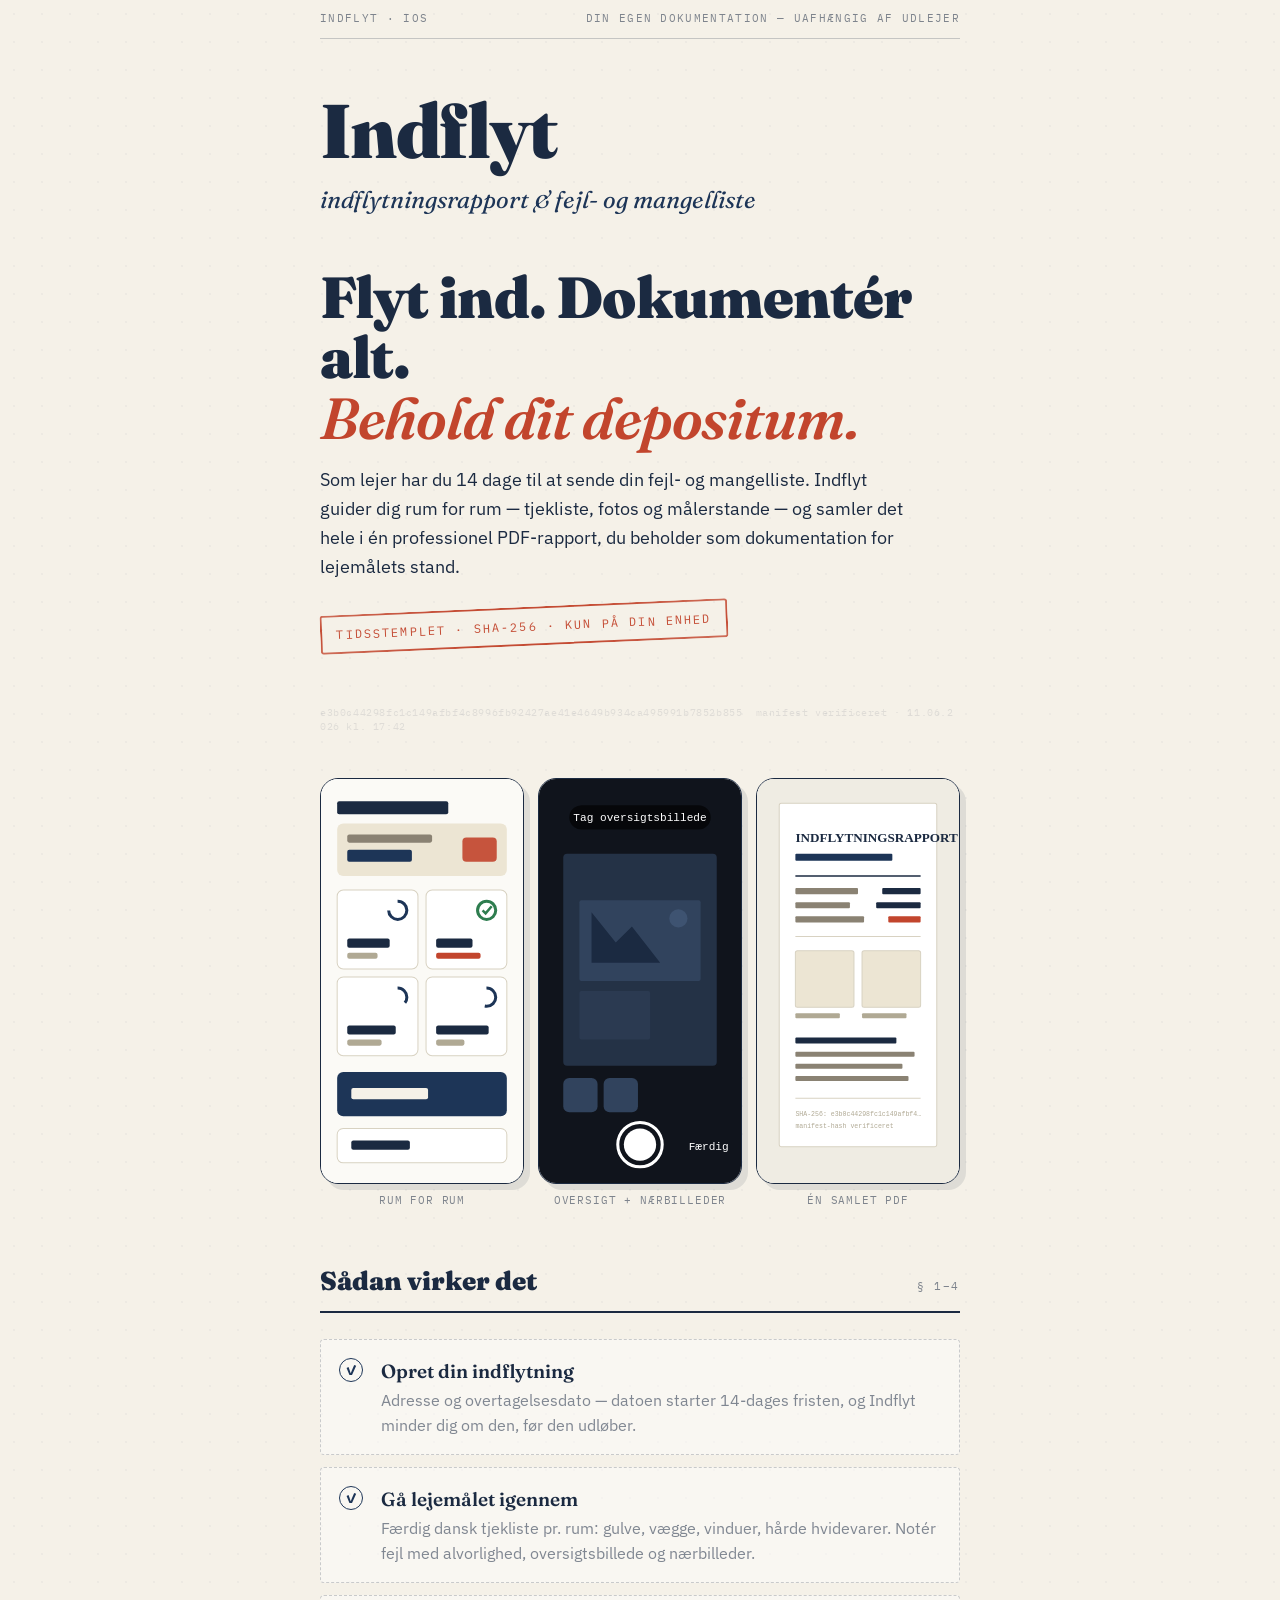
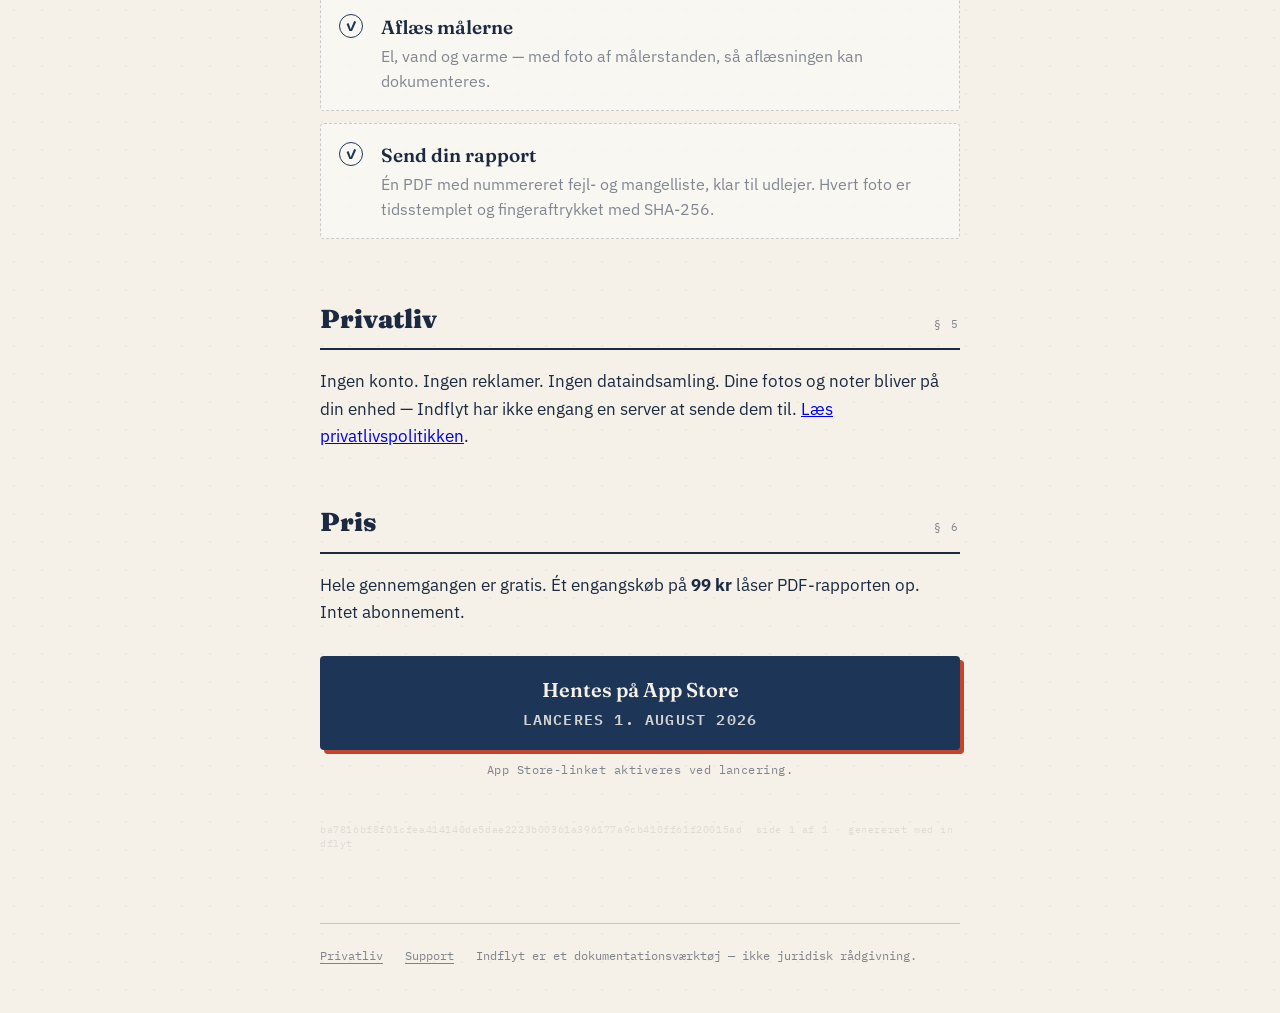
==== index.html @ a476f84d "feat: indflyt.dk static site — landing, privacy, support, I-A2 fake doors GitHub Pages-ready, no bui" ====
<!DOCTYPE html>
<html lang="da">
<head>
<meta charset="utf-8">
<meta name="viewport" content="width=device-width, initial-scale=1">
<title>Indflyt — indflytningsrapport &amp; fejl- og mangelliste</title>
<meta name="description" content="Dokumentér dit nye lejemål på 30 minutter. Tjekliste, fotos og målerstande samlet i én PDF-rapport — din egen dokumentation, uafhængig af udlejer.">
<link rel="preconnect" href="https://fonts.googleapis.com">
<link rel="preconnect" href="https://fonts.gstatic.com" crossorigin>
<link href="https://fonts.googleapis.com/css2?family=Fraunces:ital,wght@0,400;0,600;0,900;1,400;1,600&family=IBM+Plex+Mono:wght@400;500&family=IBM+Plex+Sans:wght@400;600&display=swap" rel="stylesheet">
<link rel="stylesheet" href="styles.css">
<!-- Cloudflare Web Analytics (cookieless) — paste the real token before publishing:
<script defer src="https://static.cloudflareinsights.com/beacon.min.js" data-cf-beacon='{"token": "CF_TOKEN_HER"}'></script>
-->
</head>
<body>
<div class="shell">

  <div class="filehead">
    <span>INDFLYT · iOS</span>
    <span class="right">DIN EGEN DOKUMENTATION — UAFHÆNGIG AF UDLEJER</span>
  </div>

  <header class="masthead reveal">
    <div class="brand"><a href="/">Indflyt</a></div>
    <p class="tagline">indflytningsrapport &amp; fejl- og mangelliste</p>
  </header>

  <section class="hero reveal d1">
    <h1>Flyt ind. Dokumentér alt.<br><em>Behold dit depositum.</em></h1>
    <p class="sub">Som lejer har du 14 dage til at sende din fejl- og mangelliste. Indflyt guider dig
    rum for rum — tjekliste, fotos og målerstande — og samler det hele i én professionel PDF-rapport,
    du beholder som dokumentation for lejemålets stand.</p>
    <span class="stamp">Tidsstemplet · SHA-256 · kun på din enhed</span>
  </section>

  <div class="hashline reveal d2" aria-hidden="true">e3b0c44298fc1c149afbf4c8996fb92427ae41e4649b934ca495991b7852b855&nbsp;&nbsp;manifest verificeret · 11.06.2026 kl. 17:42</div>

  <section class="reveal d2">
    <div class="phones" aria-hidden="true">
      <div>
        <div class="phone">
          <svg viewBox="0 0 200 400" xmlns="http://www.w3.org/2000/svg" role="img">
            <rect width="200" height="400" fill="#fbfaf6"/>
            <rect x="16" y="22" width="110" height="13" rx="2" fill="#1b2a41"/>
            <rect x="16" y="44" width="168" height="52" rx="6" fill="#ece5d3"/>
            <rect x="26" y="55" width="84" height="8" rx="2" fill="#8a8273"/>
            <rect x="26" y="70" width="64" height="12" rx="2" fill="#1d3557"/>
            <rect x="140" y="58" width="34" height="24" rx="4" fill="#c2452d" opacity="0.9"/>
            <g>
              <rect x="16" y="110" width="80" height="78" rx="6" fill="#fff" stroke="#d8d2c2"/>
              <circle cx="76" cy="130" r="9" fill="none" stroke="#1d3557" stroke-width="3" stroke-dasharray="42 14" transform="rotate(-90 76 130)"/>
              <rect x="26" y="158" width="42" height="9" rx="2" fill="#1b2a41"/>
              <rect x="26" y="172" width="30" height="6" rx="2" fill="#b0a994"/>
              <rect x="104" y="110" width="80" height="78" rx="6" fill="#fff" stroke="#d8d2c2"/>
              <circle cx="164" cy="130" r="9" fill="none" stroke="#2e7d4f" stroke-width="3"/>
              <path d="M160 130 l3 3 l6 -7" stroke="#2e7d4f" stroke-width="2.5" fill="none"/>
              <rect x="114" y="158" width="36" height="9" rx="2" fill="#1b2a41"/>
              <rect x="114" y="172" width="44" height="6" rx="2" fill="#c2452d"/>
              <rect x="16" y="196" width="80" height="78" rx="6" fill="#fff" stroke="#d8d2c2"/>
              <circle cx="76" cy="216" r="9" fill="none" stroke="#1d3557" stroke-width="3" stroke-dasharray="20 36" transform="rotate(-90 76 216)"/>
              <rect x="26" y="244" width="48" height="9" rx="2" fill="#1b2a41"/>
              <rect x="26" y="258" width="34" height="6" rx="2" fill="#b0a994"/>
              <rect x="104" y="196" width="80" height="78" rx="6" fill="#fff" stroke="#d8d2c2"/>
              <circle cx="164" cy="216" r="9" fill="none" stroke="#1d3557" stroke-width="3" stroke-dasharray="30 26" transform="rotate(-90 164 216)"/>
              <rect x="114" y="244" width="52" height="9" rx="2" fill="#1b2a41"/>
              <rect x="114" y="258" width="28" height="6" rx="2" fill="#b0a994"/>
            </g>
            <rect x="16" y="290" width="168" height="44" rx="6" fill="#1d3557"/>
            <rect x="30" y="306" width="76" height="11" rx="2" fill="#f5f1e8"/>
            <rect x="16" y="346" width="168" height="34" rx="6" fill="#fff" stroke="#d8d2c2"/>
            <rect x="30" y="358" width="58" height="9" rx="2" fill="#1b2a41"/>
          </svg>
        </div>
        <p class="phone-caption">RUM FOR RUM</p>
      </div>
      <div>
        <div class="phone">
          <svg viewBox="0 0 200 400" xmlns="http://www.w3.org/2000/svg" role="img">
            <rect width="200" height="400" fill="#10141c"/>
            <rect x="30" y="26" width="140" height="24" rx="12" fill="#000" opacity="0.65"/>
            <text x="100" y="42" font-family="monospace" font-size="11" fill="#fff" text-anchor="middle">Tag oversigtsbillede</text>
            <rect x="24" y="74" width="152" height="210" rx="4" fill="#243246"/>
            <rect x="40" y="120" width="120" height="80" rx="2" fill="#31435d"/>
            <rect x="40" y="210" width="70" height="48" rx="2" fill="#2b3a51"/>
            <path d="M52 132 l24 30 l16 -16 l28 36 H52 Z" fill="#1b2a41"/>
            <circle cx="138" cy="138" r="9" fill="#3e5371"/>
            <g>
              <rect x="24" y="296" width="34" height="34" rx="6" fill="#31435d"/>
              <rect x="64" y="296" width="34" height="34" rx="6" fill="#31435d"/>
            </g>
            <circle cx="100" cy="362" r="22" fill="none" stroke="#fff" stroke-width="3"/>
            <circle cx="100" cy="362" r="16" fill="#fff"/>
            <text x="168" y="367" font-family="monospace" font-size="11" fill="#fff" text-anchor="middle">Færdig</text>
          </svg>
        </div>
        <p class="phone-caption">OVERSIGT + NÆRBILLEDER</p>
      </div>
      <div>
        <div class="phone">
          <svg viewBox="0 0 200 400" xmlns="http://www.w3.org/2000/svg" role="img">
            <rect width="200" height="400" fill="#efece3"/>
            <rect x="22" y="24" width="156" height="340" rx="2" fill="#fff" stroke="#d8d2c2"/>
            <text x="38" y="62" font-family="serif" font-weight="bold" font-size="13" fill="#1b2a41">INDFLYTNINGSRAPPORT</text>
            <rect x="38" y="74" width="96" height="7" rx="1" fill="#1d3557"/>
            <line x1="38" y1="96" x2="162" y2="96" stroke="#1b2a41" stroke-width="1.5"/>
            <g fill="#8a8273">
              <rect x="38" y="108" width="62" height="6" rx="1"/>
              <rect x="124" y="108" width="38" height="6" rx="1" fill="#1b2a41"/>
              <rect x="38" y="122" width="54" height="6" rx="1"/>
              <rect x="118" y="122" width="44" height="6" rx="1" fill="#1b2a41"/>
              <rect x="38" y="136" width="68" height="6" rx="1"/>
              <rect x="130" y="136" width="32" height="6" rx="1" fill="#c2452d"/>
            </g>
            <line x1="38" y1="156" x2="162" y2="156" stroke="#d8d2c2"/>
            <rect x="38" y="170" width="58" height="56" rx="2" fill="#ece5d3" stroke="#d8d2c2"/>
            <rect x="104" y="170" width="58" height="56" rx="2" fill="#ece5d3" stroke="#d8d2c2"/>
            <rect x="38" y="232" width="44" height="5" rx="1" fill="#b0a994"/>
            <rect x="104" y="232" width="44" height="5" rx="1" fill="#b0a994"/>
            <g fill="#8a8273">
              <rect x="38" y="256" width="100" height="6" rx="1" fill="#1b2a41"/>
              <rect x="38" y="270" width="118" height="5" rx="1"/>
              <rect x="38" y="282" width="106" height="5" rx="1"/>
              <rect x="38" y="294" width="112" height="5" rx="1"/>
            </g>
            <line x1="38" y1="316" x2="162" y2="316" stroke="#d8d2c2"/>
            <text x="38" y="334" font-family="monospace" font-size="6.5" fill="#b0a994">SHA-256: e3b0c44298fc1c149afbf4…</text>
            <text x="38" y="346" font-family="monospace" font-size="6.5" fill="#b0a994">manifest-hash verificeret</text>
          </svg>
        </div>
        <p class="phone-caption">ÉN SAMLET PDF</p>
      </div>
    </div>
  </section>

  <section class="reveal d3">
    <div class="secthead"><h2>Sådan virker det</h2><span class="no">§ 1–4</span></div>
    <div class="checks">
      <div class="check"><span class="tick">✓</span><div>
        <h3>Opret din indflytning</h3>
        <p>Adresse og overtagelsesdato — datoen starter 14-dages fristen, og Indflyt minder dig om den, før den udløber.</p>
      </div></div>
      <div class="check"><span class="tick">✓</span><div>
        <h3>Gå lejemålet igennem</h3>
        <p>Færdig dansk tjekliste pr. rum: gulve, vægge, vinduer, hårde hvidevarer. Notér fejl med alvorlighed, oversigtsbillede og nærbilleder.</p>
      </div></div>
      <div class="check"><span class="tick">✓</span><div>
        <h3>Aflæs målerne</h3>
        <p>El, vand og varme — med foto af målerstanden, så aflæsningen kan dokumenteres.</p>
      </div></div>
      <div class="check"><span class="tick">✓</span><div>
        <h3>Send din rapport</h3>
        <p>Én PDF med nummereret fejl- og mangelliste, klar til udlejer. Hvert foto er tidsstemplet og fingeraftrykket med SHA-256.</p>
      </div></div>
    </div>
  </section>

  <section>
    <div class="secthead"><h2>Privatliv</h2><span class="no">§ 5</span></div>
    <p>Ingen konto. Ingen reklamer. Ingen dataindsamling. Dine fotos og noter bliver på din enhed —
    Indflyt har ikke engang en server at sende dem til. <a href="/privacy/">Læs privatlivspolitikken</a>.</p>
  </section>

  <section>
    <div class="secthead"><h2>Pris</h2><span class="no">§ 6</span></div>
    <p>Hele gennemgangen er gratis. Ét engangskøb på <strong>99 kr</strong> låser PDF-rapporten op.
    Intet abonnement.</p>
    <a class="cta" href="#" aria-disabled="true">Hentes på App Store
      <span class="price">LANCERES 1. AUGUST 2026</span></a>
    <p class="cta-note">App Store-linket aktiveres ved lancering.</p>
  </section>

  <div class="hashline" aria-hidden="true">ba7816bf8f01cfea414140de5dae2223b00361a396177a9cb410ff61f20015ad&nbsp;&nbsp;side 1 af 1 · genereret med indflyt</div>

  <footer class="colophon">
    <a href="/privacy/">Privatliv</a>
    <a href="/support/">Support</a>
    <span>Indflyt er et dokumentationsværktøj — ikke juridisk rådgivning.</span>
  </footer>

</div>
</body>
</html>
---- styles.css ----
/* ————————————————————————————————————————————————
   Indflyt studio site — "dokument" aesthetic
   Paper ground, ink blue, stamp red, hairline rules.
   No build step. Mobile-first.
   ———————————————————————————————————————————————— */

:root {
  --paper: #f5f1e8;
  --paper-deep: #ece5d3;
  --ink: #1b2a41;
  --blue: #1d3557;
  --stamp: #c2452d;
  --hairline: rgba(27, 42, 65, 0.22);
  --faint: rgba(27, 42, 65, 0.55);
  --ghost: rgba(27, 42, 65, 0.10);
  --serif: "Fraunces", "Georgia", serif;
  --sans: "IBM Plex Sans", "Helvetica Neue", sans-serif;
  --mono: "IBM Plex Mono", "Courier New", monospace;
}

* { margin: 0; padding: 0; box-sizing: border-box; }

html { -webkit-text-size-adjust: 100%; }

body {
  background: var(--paper);
  color: var(--ink);
  font-family: var(--sans);
  font-size: 17px;
  line-height: 1.6;
  /* faint paper grain */
  background-image: radial-gradient(rgba(27, 42, 65, 0.035) 1px, transparent 1px);
  background-size: 28px 28px;
}

::selection { background: var(--blue); color: var(--paper); }

.shell { max-width: 680px; margin: 0 auto; padding: 0 20px; }

/* —— top strip: the positioning line, set like a file header —— */
.filehead {
  border-bottom: 1px solid var(--hairline);
  padding: 10px 0;
  font-family: var(--mono);
  font-size: 11px;
  letter-spacing: 0.12em;
  text-transform: uppercase;
  color: var(--faint);
  display: flex;
  justify-content: space-between;
  gap: 12px;
  white-space: nowrap;
  overflow: hidden;
}
.filehead .right { text-overflow: ellipsis; overflow: hidden; }

/* —— masthead —— */
.masthead { padding: 56px 0 8px; }
.masthead .brand {
  font-family: var(--serif);
  font-weight: 900;
  font-size: clamp(44px, 11vw, 76px);
  line-height: 0.95;
  letter-spacing: -0.02em;
}
.masthead .brand a { color: inherit; text-decoration: none; }
.masthead .tagline {
  margin-top: 14px;
  font-size: clamp(18px, 4.6vw, 24px);
  font-family: var(--serif);
  font-weight: 400;
  font-style: italic;
  color: var(--blue);
}

/* —— hero claim —— */
.hero { padding: 40px 0 12px; }
.hero h1 {
  font-family: var(--serif);
  font-weight: 900;
  font-size: clamp(34px, 8.4vw, 58px);
  line-height: 1.04;
  letter-spacing: -0.015em;
}
.hero h1 em {
  font-style: italic;
  font-weight: 600;
  color: var(--stamp);
}
.hero .sub {
  margin-top: 18px;
  font-size: 18px;
  max-width: 54ch;
  color: var(--ink);
}

/* —— the stamp —— */
.stamp {
  display: inline-block;
  margin: 26px 0 4px;
  padding: 8px 14px;
  border: 2px solid var(--stamp);
  border-radius: 3px;
  color: var(--stamp);
  font-family: var(--mono);
  font-size: 12px;
  letter-spacing: 0.18em;
  text-transform: uppercase;
  transform: rotate(-2.5deg);
  -webkit-mask-image: radial-gradient(rgba(0,0,0,0.96) 70%, rgba(0,0,0,0.75));
          mask-image: radial-gradient(rgba(0,0,0,0.96) 70%, rgba(0,0,0,0.75));
}

/* —— hash divider: evidence as ornament —— */
.hashline {
  margin: 44px 0;
  font-family: var(--mono);
  font-size: 10px;
  letter-spacing: 0.06em;
  color: var(--ghost);
  word-break: break-all;
  user-select: none;
  line-height: 1.4;
}

/* —— checklist cards —— */
.checks { display: grid; gap: 12px; padding: 8px 0; }
.check {
  border: 1px dashed var(--hairline);
  border-radius: 4px;
  background: rgba(255, 255, 255, 0.45);
  padding: 16px 18px;
  display: grid;
  grid-template-columns: 30px 1fr;
  gap: 12px;
  align-items: start;
}
.check .tick {
  width: 24px; height: 24px;
  border: 1.5px solid var(--blue);
  border-radius: 50%;
  display: grid; place-items: center;
  color: var(--blue);
  font-size: 14px;
  font-weight: 700;
  margin-top: 2px;
}
.check h3 { font-family: var(--serif); font-weight: 600; font-size: 19px; }
.check p { font-size: 15.5px; color: var(--faint); margin-top: 2px; }

/* —— section heading, report style —— */
.secthead {
  margin: 52px 0 18px;
  padding-bottom: 8px;
  border-bottom: 2px solid var(--ink);
  display: flex;
  justify-content: space-between;
  align-items: baseline;
  gap: 12px;
}
.secthead h2 { font-family: var(--serif); font-weight: 900; font-size: 26px; }
.secthead .no {
  font-family: var(--mono);
  font-size: 11px;
  letter-spacing: 0.14em;
  color: var(--faint);
}

/* —— CTA button: a receipt of intent —— */
.cta {
  display: block;
  width: 100%;
  margin: 30px 0 10px;
  padding: 18px 22px;
  background: var(--blue);
  color: var(--paper);
  border: none;
  border-radius: 4px;
  font-family: var(--serif);
  font-weight: 600;
  font-size: 20px;
  text-align: center;
  text-decoration: none;
  cursor: pointer;
  box-shadow: 4px 4px 0 var(--stamp);
  transition: transform 0.12s ease, box-shadow 0.12s ease;
}
.cta:active { transform: translate(3px, 3px); box-shadow: 1px 1px 0 var(--stamp); }
.cta .price { font-family: var(--mono); font-size: 15px; opacity: 0.85; display: block; margin-top: 2px; letter-spacing: 0.08em; }

.cta-note {
  font-family: var(--mono);
  font-size: 12px;
  color: var(--faint);
  text-align: center;
  letter-spacing: 0.04em;
}

/* —— app cards on the studio index —— */
.appcard {
  border: 1px solid var(--hairline);
  border-radius: 4px;
  background: rgba(255, 255, 255, 0.5);
  padding: 22px;
  margin: 14px 0;
  display: block;
  color: inherit;
  text-decoration: none;
  transition: transform 0.12s ease;
}
.appcard:hover { transform: translateY(-2px); }
.appcard .kicker {
  font-family: var(--mono);
  font-size: 11px;
  letter-spacing: 0.16em;
  text-transform: uppercase;
  color: var(--stamp);
}
.appcard h3 { font-family: var(--serif); font-weight: 900; font-size: 28px; margin: 4px 0 6px; }
.appcard p { font-size: 15.5px; color: var(--faint); }
.appcard.dimmed { opacity: 0.62; }

/* —— phone mockup frame —— */
.phones {
  display: grid;
  grid-template-columns: repeat(3, 1fr);
  gap: 14px;
  margin: 36px 0 8px;
}
.phone {
  border: 1.5px solid var(--ink);
  border-radius: 18px;
  overflow: hidden;
  background: #fff;
  box-shadow: 6px 6px 0 var(--ghost);
}
.phone svg { display: block; width: 100%; height: auto; }
.phone-caption {
  font-family: var(--mono);
  font-size: 10.5px;
  letter-spacing: 0.08em;
  color: var(--faint);
  text-align: center;
  margin-top: 8px;
}
@media (max-width: 560px) {
  .phones { grid-template-columns: 1fr 1fr 1fr; gap: 8px; }
}

/* —— prose pages (privacy, support) —— */
.prose { padding: 8px 0 40px; }
.prose h2 { font-family: var(--serif); font-weight: 900; font-size: 24px; margin: 36px 0 10px; }
.prose p, .prose li { margin: 10px 0; max-width: 64ch; }
.prose ul { padding-left: 22px; }
.prose strong { color: var(--blue); }
.prose a { color: var(--blue); text-underline-offset: 3px; }

/* —— footer —— */
.colophon {
  margin-top: 72px;
  border-top: 1px solid var(--hairline);
  padding: 22px 0 48px;
  font-family: var(--mono);
  font-size: 12px;
  color: var(--faint);
  display: flex;
  flex-wrap: wrap;
  gap: 8px 22px;
}
.colophon a { color: inherit; text-underline-offset: 3px; }

/* —— page-load reveal —— */
@media (prefers-reduced-motion: no-preference) {
  .reveal { animation: rise 0.7s cubic-bezier(0.2, 0.7, 0.2, 1) both; }
  .reveal.d1 { animation-delay: 0.08s; }
  .reveal.d2 { animation-delay: 0.16s; }
  .reveal.d3 { animation-delay: 0.26s; }
  @keyframes rise {
    from { opacity: 0; transform: translateY(14px); }
    to { opacity: 1; transform: none; }
  }
}
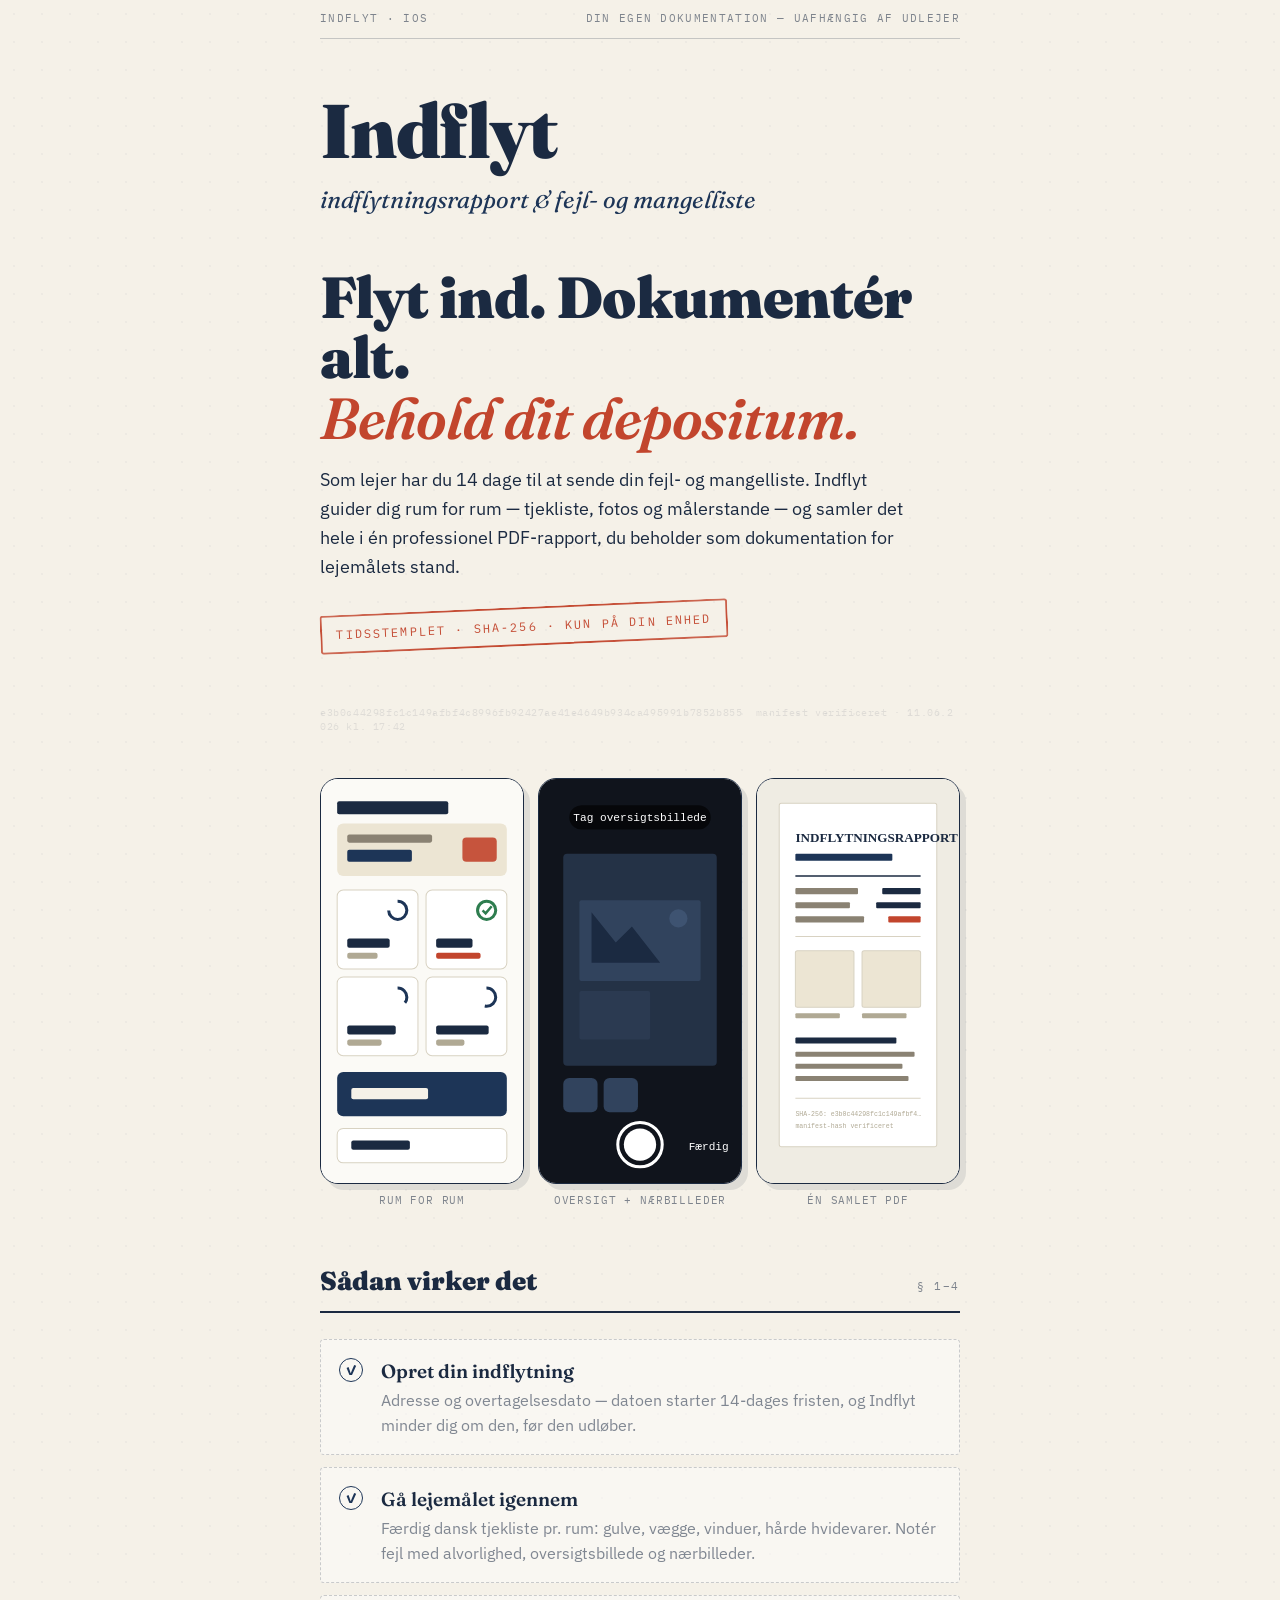
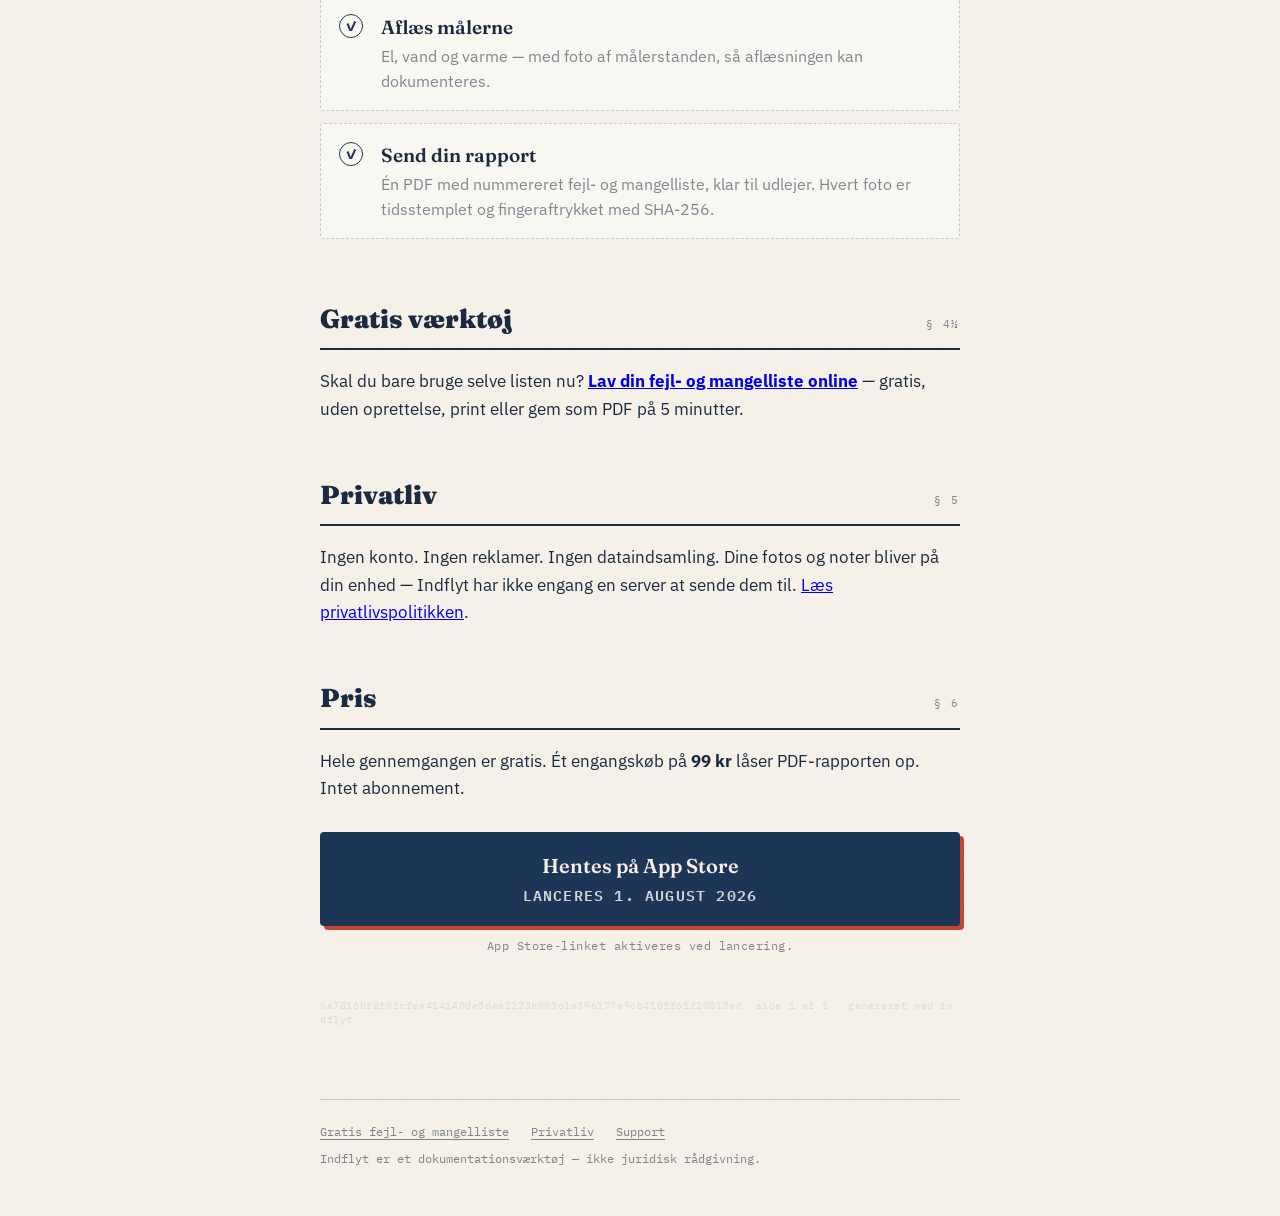
==== commit e687967c: "feat: free fejl- og mangelliste generator (the I-A1 web funnel) Client-side form -> print/PDF docume" ====
--- a/index.html
+++ b/index.html
@@ -22,7 +22,7 @@
   </div>
 
   <header class="masthead reveal">
-    <div class="brand"><a href="/">Indflyt</a></div>
+    <div class="brand"><a href="./">Indflyt</a></div>
     <p class="tagline">indflytningsrapport &amp; fejl- og mangelliste</p>
   </header>
 
@@ -156,9 +156,15 @@
   </section>
 
   <section>
+    <div class="secthead"><h2>Gratis værktøj</h2><span class="no">§ 4½</span></div>
+    <p>Skal du bare bruge selve listen nu? <a href="fejl-og-mangelliste/"><strong>Lav din fejl- og
+    mangelliste online</strong></a> — gratis, uden oprettelse, print eller gem som PDF på 5 minutter.</p>
+  </section>
+
+  <section>
     <div class="secthead"><h2>Privatliv</h2><span class="no">§ 5</span></div>
     <p>Ingen konto. Ingen reklamer. Ingen dataindsamling. Dine fotos og noter bliver på din enhed —
-    Indflyt har ikke engang en server at sende dem til. <a href="/privacy/">Læs privatlivspolitikken</a>.</p>
+    Indflyt har ikke engang en server at sende dem til. <a href="privacy/">Læs privatlivspolitikken</a>.</p>
   </section>
 
   <section>
@@ -173,8 +179,9 @@
   <div class="hashline" aria-hidden="true">ba7816bf8f01cfea414140de5dae2223b00361a396177a9cb410ff61f20015ad&nbsp;&nbsp;side 1 af 1 · genereret med indflyt</div>
 
   <footer class="colophon">
-    <a href="/privacy/">Privatliv</a>
-    <a href="/support/">Support</a>
+    <a href="fejl-og-mangelliste/">Gratis fejl- og mangelliste</a>
+    <a href="privacy/">Privatliv</a>
+    <a href="support/">Support</a>
     <span>Indflyt er et dokumentationsværktøj — ikke juridisk rådgivning.</span>
   </footer>
 
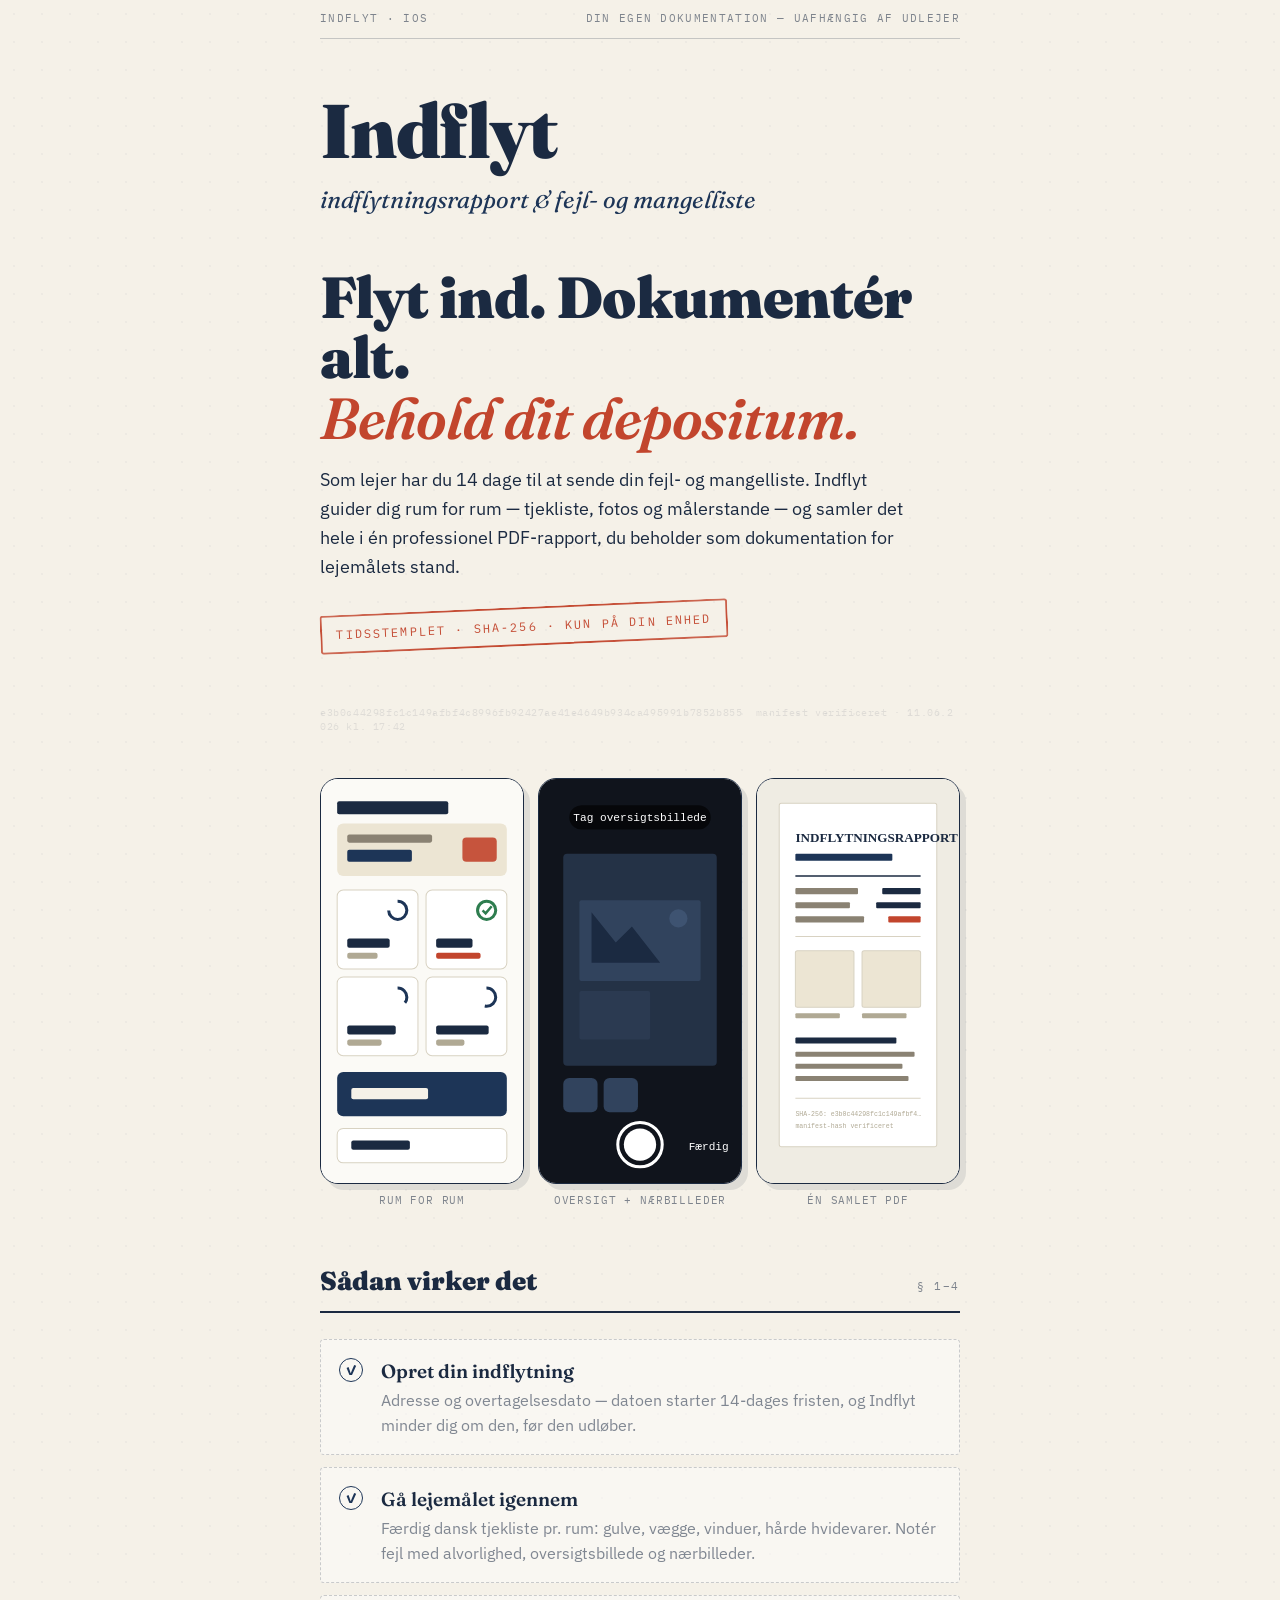
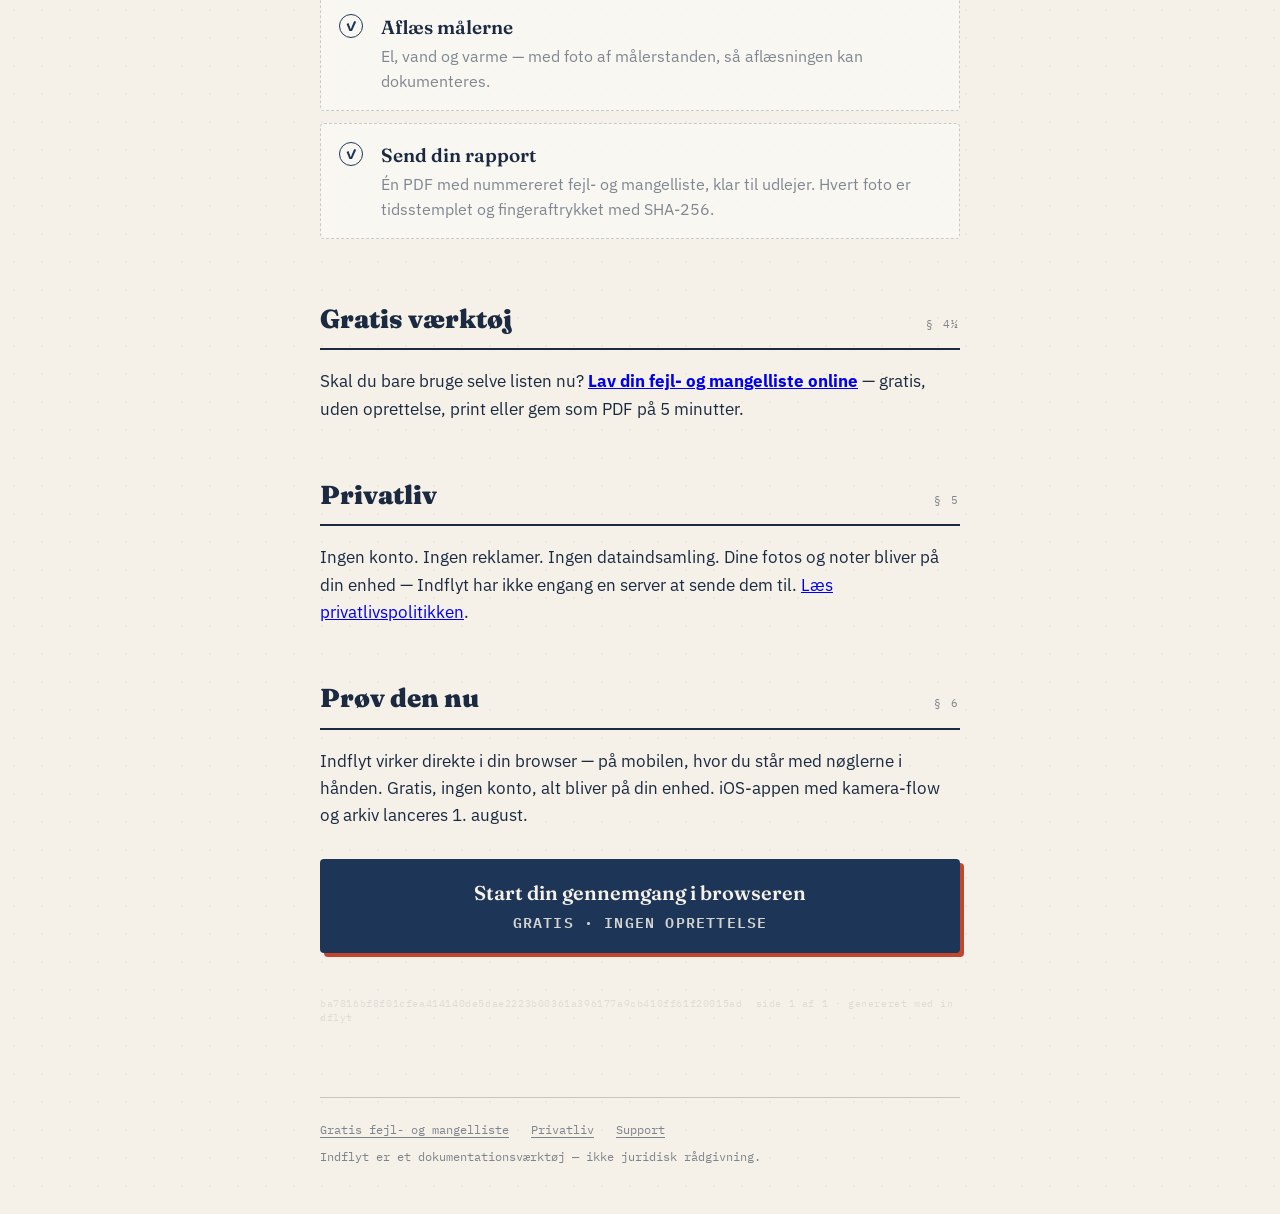
==== commit fe5b242e: "feat: Indflyt webapp — full guided move-in documentation in the browser Web-first pivot (Oskar's dec" ====
--- a/index.html
+++ b/index.html
@@ -168,12 +168,12 @@
   </section>
 
   <section>
-    <div class="secthead"><h2>Pris</h2><span class="no">§ 6</span></div>
-    <p>Hele gennemgangen er gratis. Ét engangskøb på <strong>99 kr</strong> låser PDF-rapporten op.
-    Intet abonnement.</p>
-    <a class="cta" href="#" aria-disabled="true">Hentes på App Store
-      <span class="price">LANCERES 1. AUGUST 2026</span></a>
-    <p class="cta-note">App Store-linket aktiveres ved lancering.</p>
+    <div class="secthead"><h2>Prøv den nu</h2><span class="no">§ 6</span></div>
+    <p>Indflyt virker direkte i din browser — på mobilen, hvor du står med nøglerne i hånden.
+    Gratis, ingen konto, alt bliver på din enhed. iOS-appen med kamera-flow og arkiv lanceres
+    1. august.</p>
+    <a class="cta" href="app/">Start din gennemgang i browseren
+      <span class="price">GRATIS · INGEN OPRETTELSE</span></a>
   </section>
 
   <div class="hashline" aria-hidden="true">ba7816bf8f01cfea414140de5dae2223b00361a396177a9cb410ff61f20015ad&nbsp;&nbsp;side 1 af 1 · genereret med indflyt</div>
